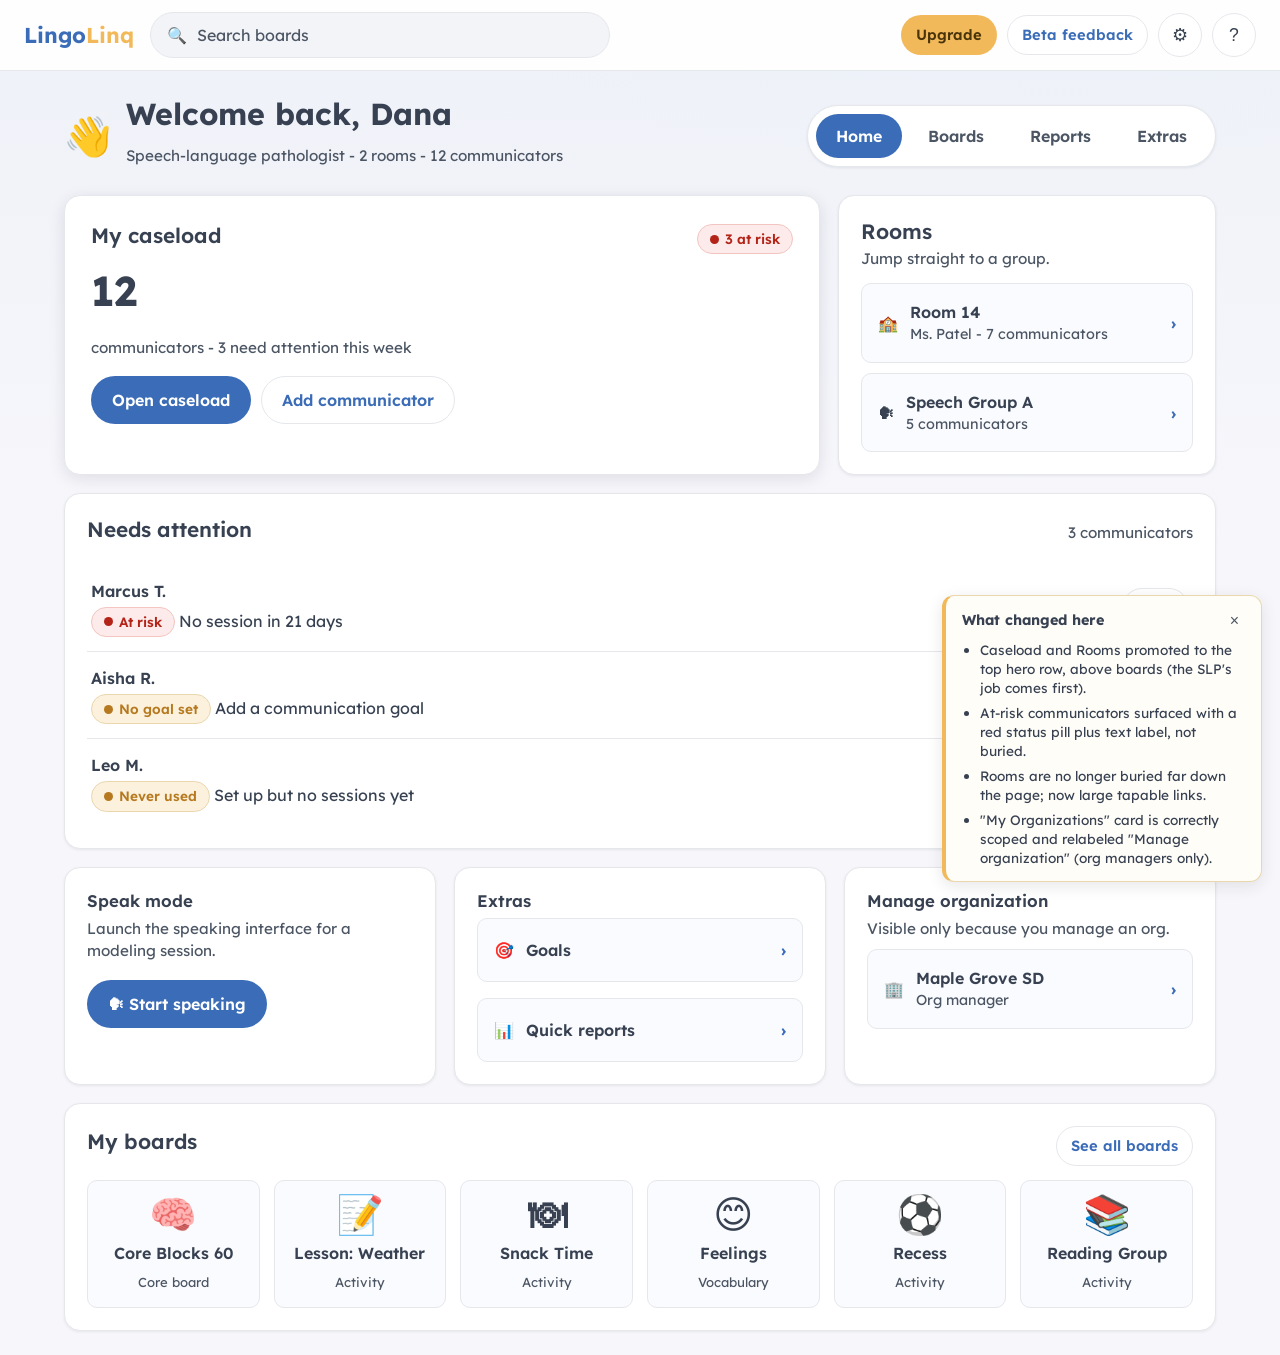
==== 01-home-slp.html @ 433f0b20 "Org Portal + Home landing UX mockups (fake data)" ====
<!DOCTYPE html>
<html lang="en">
<head>
  <meta charset="UTF-8" />
  <meta name="viewport" content="width=device-width, initial-scale=1.0" />
  <title>LingoLinq - Home (SLP)</title>
  <link rel="preconnect" href="https://fonts.googleapis.com" />
  <link rel="preconnect" href="https://fonts.gstatic.com" crossorigin />
  <link href="https://fonts.googleapis.com/css2?family=Lexend:wght@400;500;600;700&family=Atkinson+Hyperlegible:wght@400;700&display=swap" rel="stylesheet" />
  <link rel="stylesheet" href="style.css" />
</head>
<body>
  <header class="topbar">
    <a class="brand" href="index.html">Lingo<span class="dot">Linq</span></a>
    <div class="search" role="search">
      <span aria-hidden="true">&#128269;</span>
      <input type="search" placeholder="Search boards" aria-label="Search boards" />
    </div>
    <div class="topbar-right">
      <a class="btn btn-amber btn-sm" href="#">Upgrade</a>
      <button class="btn btn-ghost btn-sm" type="button">Beta feedback</button>
      <button class="icon-btn" aria-label="Settings">&#9881;</button>
      <button class="icon-btn" aria-label="Help">?</button>
    </div>
  </header>

  <main>
    <div class="page-head">
      <div class="greeting">
        <span class="emoji" aria-hidden="true">&#128075;</span>
        <div>
          <h1>Welcome back, Dana</h1>
          <p class="subtle">Speech-language pathologist - 2 rooms - 12 communicators</p>
        </div>
      </div>
      <nav class="tabs" aria-label="Primary">
        <a class="tab" href="01-home-slp.html" aria-current="page">Home</a>
        <a class="tab" href="#">Boards</a>
        <a class="tab" href="#">Reports</a>
        <a class="tab" href="#">Extras</a>
      </nav>
    </div>

    <!-- HERO ROW: caseload dominant + rooms -->
    <section class="row row-2">
      <div class="card card-hero">
        <div class="card-head">
          <h2 class="mt0">My caseload</h2>
          <span class="pill pill-risk"><span class="dot-status dot-risk" aria-hidden="true"></span>3 at risk</span>
        </div>
        <p class="big-num">12</p>
        <p class="subtle" style="margin-top:4px;">communicators - 3 need attention this week</p>
        <div class="flex" style="margin-top:16px;">
          <a class="btn btn-primary" href="#">Open caseload</a>
          <a class="btn btn-ghost" href="#">Add communicator</a>
        </div>
      </div>

      <div class="card">
        <h2 class="mt0">Rooms</h2>
        <p class="subtle" style="margin-top:-4px;margin-bottom:12px;">Jump straight to a group.</p>
        <a class="taplink" href="#">
          <span aria-hidden="true">&#127979;</span>
          <span class="lead">Room 14 <span class="meta">Ms. Patel - 7 communicators</span></span>
          <span class="chev" aria-hidden="true">&rsaquo;</span>
        </a>
        <a class="taplink" href="#">
          <span aria-hidden="true">&#128483;</span>
          <span class="lead">Speech Group A <span class="meta">5 communicators</span></span>
          <span class="chev" aria-hidden="true">&rsaquo;</span>
        </a>
      </div>
    </section>

    <!-- SECOND ROW: needs attention -->
    <section class="card" style="margin-bottom:18px;">
      <div class="card-head">
        <h2 class="mt0">Needs attention</h2>
        <span class="subtle">3 communicators</span>
      </div>
      <ul class="attn-list">
        <li>
          <span class="attn-left">
            <span class="attn-name">Marcus T.</span>
            <span><span class="pill pill-risk"><span class="dot-status dot-risk" aria-hidden="true"></span>At risk</span> No session in 21 days</span>
          </span>
          <a class="btn btn-ghost btn-sm" href="#">View</a>
        </li>
        <li>
          <span class="attn-left">
            <span class="attn-name">Aisha R.</span>
            <span><span class="pill pill-warn"><span class="dot-status dot-warn" aria-hidden="true"></span>No goal set</span> Add a communication goal</span>
          </span>
          <a class="btn btn-ghost btn-sm" href="#">View</a>
        </li>
        <li>
          <span class="attn-left">
            <span class="attn-name">Leo M.</span>
            <span><span class="pill pill-warn"><span class="dot-status dot-warn" aria-hidden="true"></span>Never used</span> Set up but no sessions yet</span>
          </span>
          <a class="btn btn-ghost btn-sm" href="#">View</a>
        </li>
      </ul>
    </section>

    <!-- THIRD ROW: speak mode + boards + extras -->
    <section class="row row-3">
      <div class="card">
        <h3 class="mt0">Speak mode</h3>
        <p class="subtle">Launch the speaking interface for a modeling session.</p>
        <a class="btn btn-primary" href="#" style="margin-top:8px;">&#128483; Start speaking</a>
      </div>
      <div class="card">
        <h3 class="mt0">Extras</h3>
        <div class="stack" style="margin-top:6px;">
          <a class="taplink" href="#"><span aria-hidden="true">&#127919;</span><span class="lead">Goals</span><span class="chev" aria-hidden="true">&rsaquo;</span></a>
          <a class="taplink" href="#"><span aria-hidden="true">&#128202;</span><span class="lead">Quick reports</span><span class="chev" aria-hidden="true">&rsaquo;</span></a>
        </div>
      </div>
      <div class="card">
        <h3 class="mt0">Manage organization</h3>
        <p class="subtle">Visible only because you manage an org.</p>
        <a class="taplink" href="04-org-portal-landing.html">
          <span aria-hidden="true">&#127970;</span>
          <span class="lead">Maple Grove SD <span class="meta">Org manager</span></span>
          <span class="chev" aria-hidden="true">&rsaquo;</span>
        </a>
      </div>
    </section>

    <!-- Boards as wrapping grid (no carousel) -->
    <section class="card">
      <div class="card-head">
        <h2 class="mt0">My boards</h2>
        <a class="btn btn-ghost btn-sm" href="#">See all boards</a>
      </div>
      <div class="board-grid">
        <a class="board-tile" href="#"><span class="sym" aria-hidden="true">&#129504;</span>Core Blocks 60<span class="sub">Core board</span></a>
        <a class="board-tile" href="#"><span class="sym" aria-hidden="true">&#128221;</span>Lesson: Weather<span class="sub">Activity</span></a>
        <a class="board-tile" href="#"><span class="sym" aria-hidden="true">&#127869;</span>Snack Time<span class="sub">Activity</span></a>
        <a class="board-tile" href="#"><span class="sym" aria-hidden="true">&#128522;</span>Feelings<span class="sub">Vocabulary</span></a>
        <a class="board-tile" href="#"><span class="sym" aria-hidden="true">&#9917;</span>Recess<span class="sub">Activity</span></a>
        <a class="board-tile" href="#"><span class="sym" aria-hidden="true">&#128218;</span>Reading Group<span class="sub">Activity</span></a>
      </div>
    </section>
  </main>

  <aside class="annotations" aria-label="What changed on this screen">
    <h4>What changed here <button class="x" aria-label="Dismiss">&times;</button></h4>
    <ul>
      <li>Caseload and Rooms promoted to the top hero row, above boards (the SLP's job comes first).</li>
      <li>At-risk communicators surfaced with a red status pill plus text label, not buried.</li>
      <li>Rooms are no longer buried far down the page; now large tapable links.</li>
      <li>"My Organizations" card is correctly scoped and relabeled "Manage organization" (org managers only).</li>
    </ul>
  </aside>
</body>
</html>
---- style.css ----
/* LingoLinq redesign mockups - shared stylesheet (throwaway, illustrative only) */

:root {
  --canvas: #F7F7FB;
  --ink: #374151;
  --ink-soft: #4B5563;
  --amber: #F2B95A;
  --brand-blue: #3B6CB7;
  --brand-blue-dark: #2F578F;
  --ok: #2E7D5B;
  --warn: #B7791F;
  --risk: #B42318;
  --card: #FFFFFF;
  --border: #E5E7EB;
  --shadow: 0 1px 3px rgba(16, 24, 40, .08);
  --shadow-lg: 0 4px 16px rgba(16, 24, 40, .10);
  --radius: 16px;
  --radius-sm: 10px;
}

* { box-sizing: border-box; }

html, body { margin: 0; padding: 0; }

body {
  font-family: "Lexend", "Atkinson Hyperlegible", system-ui, -apple-system, sans-serif;
  font-size: 16px;
  line-height: 1.5;
  color: var(--ink);
  background:
    radial-gradient(1200px 500px at 80% -10%, #EAF0FA 0%, rgba(234,240,250,0) 60%),
    linear-gradient(180deg, #EEF1F8 0%, var(--canvas) 40%);
  min-height: 100vh;
}

a { color: var(--brand-blue); }

h1, h2, h3 { font-family: "Lexend", system-ui, sans-serif; color: var(--ink); margin: 0 0 .4em; line-height: 1.25; }
h1 { font-size: 1.9rem; font-weight: 700; }
h2 { font-size: 1.3rem; font-weight: 600; }
h3 { font-size: 1.05rem; font-weight: 600; }

p { margin: 0 0 .6em; }

/* ---------- focus visibility (WCAG 2.4.7) ---------- */
:focus-visible {
  outline: 3px solid var(--brand-blue);
  outline-offset: 2px;
  border-radius: 6px;
}

/* ---------- top bar / chrome ---------- */
.topbar {
  display: flex;
  align-items: center;
  gap: 16px;
  padding: 12px 24px;
  background: rgba(255, 255, 255, .92);
  border-bottom: 1px solid var(--border);
  backdrop-filter: blur(6px);
  position: sticky;
  top: 0;
  z-index: 20;
  flex-wrap: wrap;
}
.brand {
  font-family: "Lexend", system-ui, sans-serif;
  font-weight: 700;
  font-size: 1.35rem;
  color: var(--brand-blue);
  text-decoration: none;
  white-space: nowrap;
}
.brand .dot { color: var(--amber); }
.search {
  flex: 1 1 260px;
  min-width: 200px;
  max-width: 460px;
  display: flex;
  align-items: center;
  gap: 8px;
  background: #F3F4F8;
  border: 1px solid var(--border);
  border-radius: 999px;
  padding: 9px 16px;
}
.search input {
  border: 0;
  background: transparent;
  font: inherit;
  color: var(--ink);
  width: 100%;
  min-height: 26px;
}
.search input::placeholder { color: var(--ink-soft); }
.topbar-right { display: flex; align-items: center; gap: 10px; margin-left: auto; }

/* generic buttons */
.btn {
  font: inherit;
  font-weight: 600;
  border-radius: 999px;
  border: 1px solid transparent;
  padding: 11px 20px;
  min-height: 44px;
  cursor: pointer;
  display: inline-flex;
  align-items: center;
  justify-content: center;
  gap: 8px;
  text-decoration: none;
  white-space: nowrap;
}
.btn-primary { background: var(--brand-blue); color: #fff; }
.btn-primary:hover { background: var(--brand-blue-dark); }
.btn-ghost { background: #fff; color: var(--brand-blue); border-color: var(--border); }
.btn-ghost:hover { background: #F3F6FB; }
.btn-amber { background: var(--amber); color: #4A340A; }
.icon-btn {
  width: 44px; height: 44px;
  border-radius: 50%;
  border: 1px solid var(--border);
  background: #fff;
  color: var(--ink);
  font-size: 1.1rem;
  display: inline-flex; align-items: center; justify-content: center;
  cursor: pointer;
}
.icon-btn:hover { background: #F3F6FB; }
.btn-sm { padding: 8px 14px; min-height: 40px; font-size: .92rem; }

/* ---------- pill tab nav ---------- */
.tabs {
  display: flex;
  gap: 6px;
  padding: 8px;
  background: #fff;
  border: 1px solid var(--border);
  border-radius: 999px;
  box-shadow: var(--shadow);
  width: fit-content;
  max-width: 100%;
  overflow: visible;
  flex-wrap: wrap;
}
.tab {
  font: inherit;
  font-weight: 600;
  color: var(--ink-soft);
  background: transparent;
  border: 0;
  border-radius: 999px;
  padding: 10px 20px;
  min-height: 44px;
  cursor: pointer;
  text-decoration: none;
  display: inline-flex;
  align-items: center;
}
.tab:hover { background: #F1F4FA; color: var(--ink); }
.tab[aria-current="page"], .tab.active {
  background: var(--brand-blue);
  color: #fff;
}

/* ---------- layout ---------- */
main { max-width: 1200px; margin: 0 auto; padding: 24px; }
main.wide { max-width: 1320px; }
.page-head {
  display: flex; align-items: center; justify-content: space-between;
  gap: 16px; flex-wrap: wrap; margin-bottom: 18px;
}
.greeting { display: flex; align-items: center; gap: 14px; }
.greeting .emoji { font-size: 2.4rem; line-height: 1; }
.subtle { color: var(--ink-soft); font-size: .95rem; }

.row { display: grid; gap: 18px; margin-bottom: 18px; }
.row-2 { grid-template-columns: 2fr 1fr; }
.row-3 { grid-template-columns: repeat(3, 1fr); }
.row-eq2 { grid-template-columns: 1fr 1fr; }
@media (max-width: 860px) {
  .row-2, .row-3, .row-eq2 { grid-template-columns: 1fr; }
}

/* ---------- cards ---------- */
.card {
  background: var(--card);
  border: 1px solid var(--border);
  border-radius: var(--radius);
  box-shadow: var(--shadow);
  padding: 22px;
}
.card h2, .card h3 { margin-top: 0; }
.card-hero { padding: 26px; box-shadow: var(--shadow-lg); }
.card-head { display: flex; align-items: center; justify-content: space-between; gap: 12px; margin-bottom: 14px; flex-wrap: wrap; }

/* ---------- status pills / labels ---------- */
.pill {
  display: inline-flex; align-items: center; gap: 6px;
  font-size: .85rem; font-weight: 600;
  padding: 4px 12px; border-radius: 999px;
  min-height: 28px;
  border: 1px solid transparent;
}
.pill-risk { background: #FCEBEA; color: var(--risk); border-color: #F3C5C0; }
.pill-warn { background: #FBF1DD; color: var(--warn); border-color: #EAD7AE; }
.pill-ok { background: #E5F2EC; color: var(--ok); border-color: #BFE0CF; }
.pill-neutral { background: #EEF1F6; color: var(--ink-soft); border-color: var(--border); }
.dot-status { width: 9px; height: 9px; border-radius: 50%; display: inline-block; }
.dot-risk { background: var(--risk); }
.dot-warn { background: var(--warn); }
.dot-ok { background: var(--ok); }

/* ---------- lists ---------- */
.attn-list { list-style: none; margin: 0; padding: 0; }
.attn-list li {
  display: flex; align-items: center; justify-content: space-between;
  gap: 12px; padding: 14px 4px; border-top: 1px solid var(--border); flex-wrap: wrap;
}
.attn-list li:first-child { border-top: 0; }
.attn-left { display: flex; flex-direction: column; gap: 4px; }
.attn-name { font-weight: 600; }

/* big tap links (rooms, orgs) */
.taplink {
  display: flex; align-items: center; gap: 12px;
  padding: 16px; min-height: 64px;
  border: 1px solid var(--border); border-radius: var(--radius-sm);
  background: #FAFBFE; text-decoration: none; color: var(--ink);
  font-weight: 600; margin-bottom: 10px;
}
.taplink:hover { background: #F1F5FC; border-color: #C9D6EC; }
.taplink:last-child { margin-bottom: 0; }
.taplink .meta { font-weight: 400; color: var(--ink-soft); font-size: .9rem; }
.taplink .lead { display: flex; flex-direction: column; }
.taplink .chev { margin-left: auto; color: var(--brand-blue); font-weight: 700; }

/* ---------- KPI tiles ---------- */
.kpi-grid { display: grid; grid-template-columns: repeat(4, 1fr); gap: 14px; }
@media (max-width: 860px) { .kpi-grid { grid-template-columns: repeat(2, 1fr); } }
@media (max-width: 480px) { .kpi-grid { grid-template-columns: 1fr; } }
.kpi {
  background: #fff; border: 1px solid var(--border); border-radius: var(--radius-sm);
  padding: 16px; box-shadow: var(--shadow);
}
.kpi .num { font-family: "Lexend", sans-serif; font-size: 2rem; font-weight: 700; line-height: 1; color: var(--ink); }
.kpi .lbl { font-size: .82rem; color: var(--ink-soft); margin-top: 6px; }

/* progress bars */
.progress {
  height: 12px; border-radius: 999px; background: #E9ECF3;
  overflow: hidden; border: 1px solid var(--border); margin: 8px 0;
}
.progress > span { display: block; height: 100%; background: var(--brand-blue); border-radius: 999px; }
.progress.amber > span { background: var(--amber); }

/* ---------- board / symbol grid ---------- */
.board-grid {
  display: grid;
  grid-template-columns: repeat(auto-fill, minmax(150px, 1fr));
  gap: 14px;
}
.board-tile {
  display: flex; flex-direction: column; align-items: center; justify-content: center;
  gap: 8px; min-height: 120px; padding: 14px;
  border: 1px solid var(--border); border-radius: var(--radius-sm);
  background: #FAFBFE; text-decoration: none; color: var(--ink);
  text-align: center; font-weight: 600;
}
.board-tile:hover { background: #F1F5FC; border-color: #C9D6EC; }
.board-tile .sym { font-size: 2.4rem; line-height: 1; }
.board-tile .sub { font-weight: 400; color: var(--ink-soft); font-size: .82rem; }
.board-tile.crisis { background: #FCEBEA; border: 2px solid var(--risk); color: var(--risk); }
.board-tile.crisis .sub { color: var(--risk); }

/* communicator big tiles */
.symbol-grid { grid-template-columns: repeat(auto-fill, minmax(180px, 1fr)); gap: 18px; }
.symbol-grid .board-tile { min-height: 160px; font-size: 1.15rem; }
.symbol-grid .board-tile .sym { font-size: 3.4rem; }

/* ---------- communicator TALK hero ---------- */
.talk-hero {
  display: flex; flex-direction: column; align-items: center; justify-content: center;
  gap: 10px; min-height: 240px; width: 100%;
  background: linear-gradient(160deg, var(--brand-blue) 0%, var(--brand-blue-dark) 100%);
  color: #fff; border: 0; border-radius: 22px; cursor: pointer;
  box-shadow: var(--shadow-lg); margin-bottom: 22px; text-align: center; padding: 24px;
}
.talk-hero .talk-icon { font-size: 4.5rem; line-height: 1; }
.talk-hero .talk-label { font-family: "Lexend", sans-serif; font-size: 3rem; font-weight: 700; }
.talk-hero .talk-sub { font-size: 1.15rem; opacity: .95; }
.talk-hero:hover { filter: brightness(1.04); }

/* caregiver gate */
.gate {
  margin-top: 28px; display: flex; align-items: center; gap: 12px;
  padding: 14px 18px; border: 1px dashed #C7CCD6; border-radius: var(--radius-sm);
  background: rgba(255,255,255,.6); color: var(--ink-soft);
}
.gate .lock { font-size: 1.3rem; }
.gate .gate-text { font-weight: 600; color: var(--ink-soft); }

/* ---------- tables ---------- */
.table-wrap { overflow-x: auto; border-radius: var(--radius-sm); border: 1px solid var(--border); }
table.data { width: 100%; border-collapse: collapse; font-size: .95rem; background: #fff; min-width: 720px; }
table.data th, table.data td { text-align: left; padding: 12px 14px; border-bottom: 1px solid var(--border); }
table.data thead th { background: #F3F5F9; color: var(--ink); font-weight: 600; position: sticky; top: 0; }
table.data tbody tr:hover { background: #F8FAFE; }
table.data td .btn { padding: 7px 14px; min-height: 40px; }

/* controls bar */
.controls {
  display: flex; gap: 12px; flex-wrap: wrap; align-items: flex-end; margin-bottom: 16px;
}
.field { display: flex; flex-direction: column; gap: 5px; }
.field label { font-size: .82rem; font-weight: 600; color: var(--ink-soft); }
.field select, .field input {
  font: inherit; padding: 10px 12px; min-height: 44px;
  border: 1px solid var(--border); border-radius: var(--radius-sm); background: #fff; color: var(--ink);
}
.daterange { display: flex; align-items: flex-end; gap: 8px; }
.daterange .sep { padding-bottom: 12px; color: var(--ink-soft); }

/* split button */
.split { position: relative; display: inline-flex; flex-direction: column; }
.split-menu {
  position: absolute; top: calc(100% + 6px); right: 0;
  background: #fff; border: 1px solid var(--border); border-radius: var(--radius-sm);
  box-shadow: var(--shadow-lg); padding: 6px; min-width: 200px; z-index: 5;
}
.split-menu a {
  display: block; padding: 10px 12px; border-radius: 8px; text-decoration: none; color: var(--ink); font-weight: 500;
}
.split-menu a:hover { background: #F1F5FC; }

/* filter chips */
.chips { display: flex; gap: 8px; flex-wrap: wrap; align-items: center; }
.chip {
  display: inline-flex; align-items: center; gap: 6px;
  background: #EEF1F6; border: 1px solid var(--border); border-radius: 999px;
  padding: 6px 12px; font-size: .85rem; font-weight: 600; color: var(--ink);
  min-height: 32px;
}
.chip button { border: 0; background: transparent; color: var(--ink-soft); cursor: pointer; font-size: 1rem; line-height: 1; padding: 0 2px; }

/* summary strip */
.summary-strip {
  display: flex; gap: 14px; align-items: center; flex-wrap: wrap;
  background: #fff; border: 1px solid var(--border); border-radius: var(--radius-sm);
  padding: 12px 16px; margin-bottom: 14px; box-shadow: var(--shadow);
}
.summary-strip .count { font-weight: 700; }

/* ---------- charts (pure CSS) ---------- */
.bar-chart { display: flex; align-items: flex-end; gap: 10px; height: 170px; padding-top: 8px; }
.bar-col { flex: 1; display: flex; flex-direction: column; align-items: center; gap: 6px; justify-content: flex-end; height: 100%; }
.bar { width: 100%; max-width: 42px; background: var(--brand-blue); border-radius: 6px 6px 0 0; }
.bar-col .blbl { font-size: .78rem; color: var(--ink-soft); }
.bar-col .bval { font-size: .78rem; font-weight: 600; color: var(--ink); }

.hbar-row { display: flex; align-items: center; gap: 10px; margin-bottom: 12px; }
.hbar-row .hlbl { width: 90px; font-size: .9rem; font-weight: 600; flex-shrink: 0; }
.hbar-track { flex: 1; height: 22px; background: #EEF1F6; border-radius: 6px; overflow: hidden; border: 1px solid var(--border); }
.hbar-fill { height: 100%; border-radius: 6px; display: flex; align-items: center; padding-left: 8px; color: #fff; font-size: .78rem; font-weight: 700; }
.hbar-fill.ok { background: var(--ok); }
.hbar-fill.warn { background: var(--warn); }
.hbar-fill.risk { background: var(--risk); }
.hbar-row .hval { width: 44px; text-align: right; font-size: .85rem; font-weight: 600; color: var(--ink); }

/* empty state */
.empty-state {
  border: 2px dashed #C7CCD6; border-radius: var(--radius-sm);
  padding: 20px; text-align: center; color: var(--ink-soft); background: #FAFBFE;
}
.empty-state .es-icon { font-size: 2rem; }

/* ---------- annotations legend ---------- */
.annotations {
  position: fixed; bottom: 18px; right: 18px; width: 320px; max-width: calc(100vw - 36px);
  background: #FFFDF8; border: 1px solid #EAD7AE; border-left: 4px solid var(--amber);
  border-radius: 12px; box-shadow: var(--shadow-lg); padding: 14px 16px;
  font-size: .85rem; color: var(--ink); z-index: 50;
}
.annotations h4 { margin: 0 0 8px; font-size: .9rem; display: flex; align-items: center; gap: 8px; }
.annotations h4 .x { margin-left: auto; cursor: pointer; color: var(--ink-soft); border: 0; background: transparent; font-size: 1rem; }
.annotations ul { margin: 0; padding-left: 18px; }
.annotations li { margin-bottom: 6px; line-height: 1.4; }
.annotations li:last-child { margin-bottom: 0; }

/* ---------- gallery (index) ---------- */
.gallery-grid { display: grid; grid-template-columns: repeat(auto-fill, minmax(280px, 1fr)); gap: 18px; }
.gallery-card { display: block; text-decoration: none; color: var(--ink); }
.gallery-card .tag { font-size: .78rem; font-weight: 700; color: var(--brand-blue); letter-spacing: .04em; text-transform: uppercase; }
.gallery-card h3 { margin: 6px 0; }
.gallery-card p { color: var(--ink-soft); font-size: .92rem; margin: 0; }
.gallery-card:hover { box-shadow: var(--shadow-lg); border-color: #C9D6EC; }

.note-banner {
  background: #FFFDF8; border: 1px solid #EAD7AE; border-radius: var(--radius-sm);
  padding: 14px 18px; margin-bottom: 22px; color: var(--ink); font-size: .92rem;
}

/* misc helpers */
.stack { display: flex; flex-direction: column; gap: 6px; }
.flex { display: flex; gap: 10px; align-items: center; flex-wrap: wrap; }
.mt0 { margin-top: 0; }
.muted { color: var(--ink-soft); }
.big-num { font-family: "Lexend", sans-serif; font-size: 2.6rem; font-weight: 700; line-height: 1; }
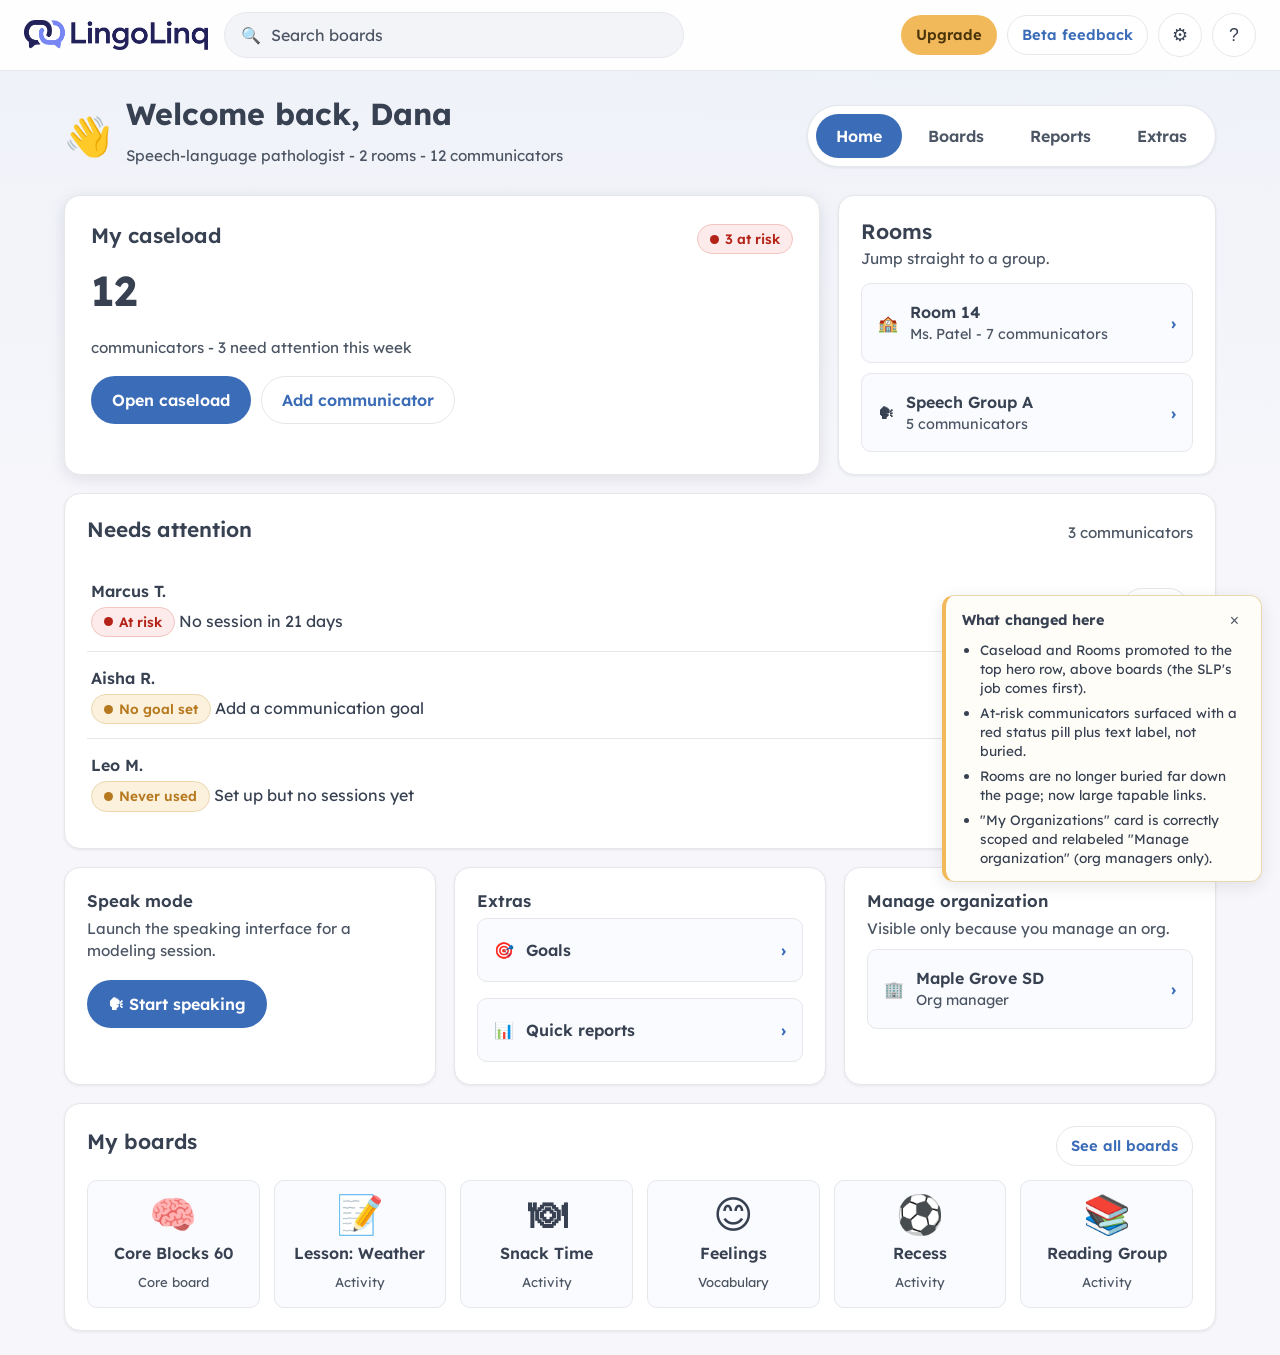
==== commit bd701c73: "Use real LingoLinq logo + favicon on mockups" ====
--- a/01-home-slp.html
+++ b/01-home-slp.html
@@ -7,11 +7,12 @@
   <link rel="preconnect" href="https://fonts.googleapis.com" />
   <link rel="preconnect" href="https://fonts.gstatic.com" crossorigin />
   <link href="https://fonts.googleapis.com/css2?family=Lexend:wght@400;500;600;700&family=Atkinson+Hyperlegible:wght@400;700&display=swap" rel="stylesheet" />
-  <link rel="stylesheet" href="style.css" />
+  <link rel="icon" type="image/png" href="favicon.png" />
+    <link rel="stylesheet" href="style.css" />
 </head>
 <body>
   <header class="topbar">
-    <a class="brand" href="index.html">Lingo<span class="dot">Linq</span></a>
+    <a class="brand" href="index.html"><img src="lingolinq-logo.png" alt="LingoLinq" /></a>
     <div class="search" role="search">
       <span aria-hidden="true">&#128269;</span>
       <input type="search" placeholder="Search boards" aria-label="Search boards" />
--- a/style.css
+++ b/style.css
@@ -64,14 +64,13 @@
   flex-wrap: wrap;
 }
 .brand {
-  font-family: "Lexend", system-ui, sans-serif;
-  font-weight: 700;
-  font-size: 1.35rem;
-  color: var(--brand-blue);
+  display: inline-flex;
+  align-items: center;
   text-decoration: none;
   white-space: nowrap;
-}
-.brand .dot { color: var(--amber); }
+  line-height: 0;
+}
+.brand img { height: 30px; width: auto; display: block; }
 .search {
   flex: 1 1 260px;
   min-width: 200px;
